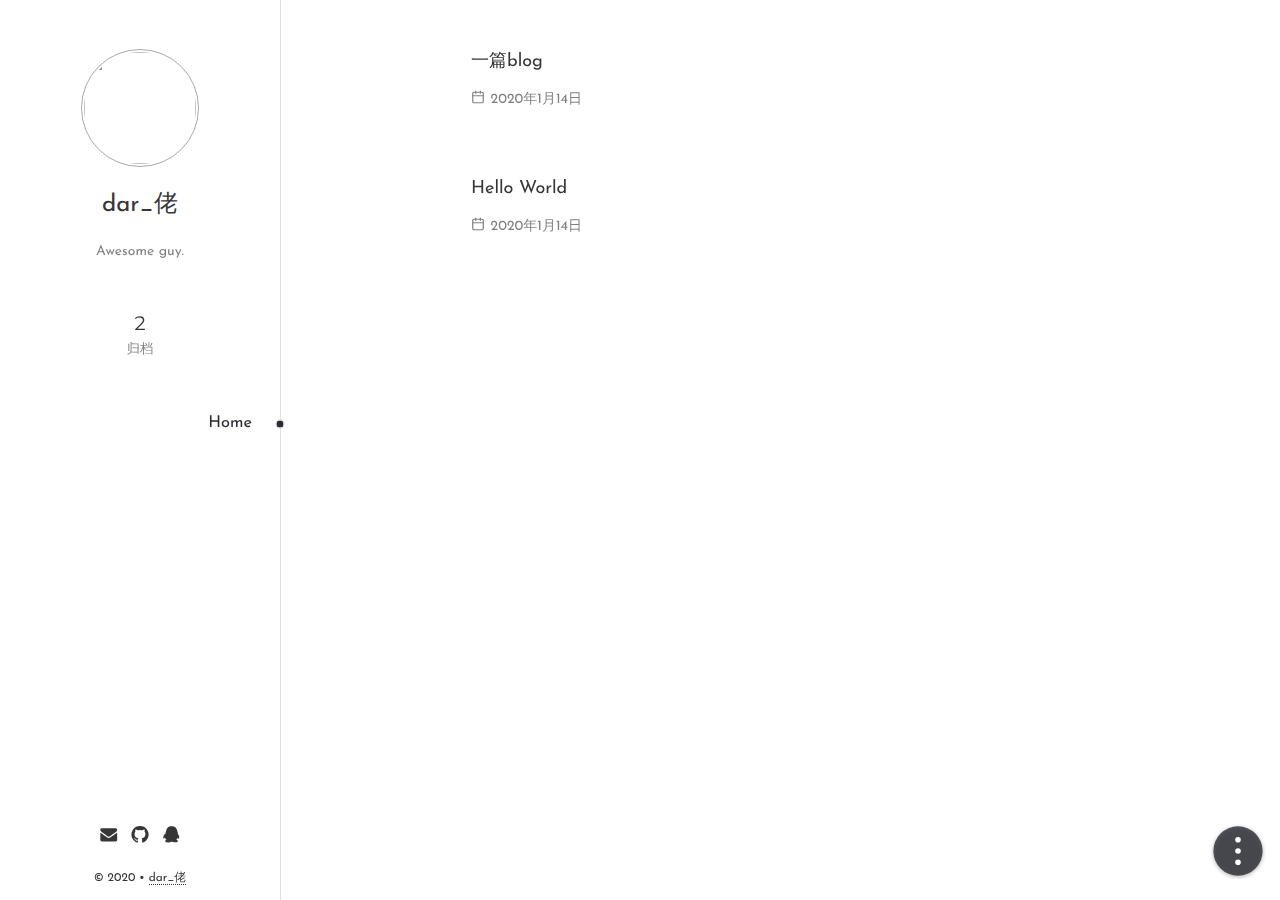
==== index.html @ e0411296 "Site updated: 2020-01-14 21:13:53" ====
<!doctype html>
<html lang="zh-Hans">
<head>
<meta charset="utf-8">
<title>dar_佬 de 领域</title>
<base href="/">
<meta name="viewport" content="width=device-width, initial-scale=1, maximum-scale=1, user-scalable=0">
<link rel="canonical" href="https://darlao.me/">
<link rel="icon" type="image/x-icon" href="https://i.loli.net/2020/01/14/TtVxizpFGPAde8N.png">

<meta property="og:type" content="website">
<meta property="og:title" content="dar_佬 de 领域">
<meta property="og:url" content="https://darlao.me/index.html">
<meta property="og:site_name" content="dar_佬 de 领域">
<meta property="og:image" content="https://i.loli.net/2020/01/14/73ZXDLrAFW1jOqb.jpg">
<meta property="article:author" content="dar_佬">
<meta name="twitter:card" content="summary">
<meta name="twitter:image" content="https://i.loli.net/2020/01/14/73ZXDLrAFW1jOqb.jpg">


<link href="//fonts.googleapis.com/css?family=Baloo+Bhaijaan|Inconsolata|Josefin+Sans|Montserrat" rel="stylesheet">
<link href="/styles.f6e745592a9a46992ff6.css" rel="stylesheet">

<link rel="stylesheet" href="/theme.77fcb58ab9655806707a.css">


<script src="/config.6e4b1f16cfb32d390368.js"></script>


<meta name="generator" content="Hexo 4.2.0"></head>
<body lang="zh-Hans">
<is-a></is-a>
<script src="https://cdn.bootcss.com/jquery/3.4.1/jquery.min.js"></script>
<script src="https://cdn.bootcss.com/jqueryui/1.12.1/jquery-ui.min.js"></script>
<script src="https://cdn.jsdelivr.net/gh/gaowanliang/gaowanliang.github.io/assets/autoload.min.js"></script>
<script src="/runtime.ee6f73bc31187f12810a.js"></script>
<script src="/polyfills.14df1390f4da8e838f05.js"></script>
<script src="/main.0c926d87f8cb6ab96db0.js"></script>
</body>
</html>
---- styles.f6e745592a9a46992ff6.css ----
body,html{height:100%}@media print{body,html{height:auto}}html{font-size:14px}@media screen and (max-width:359px){html{font-size:12px}}body{margin:0;font-family:sans-serif;text-rendering:geometricPrecision;-webkit-font-smoothing:antialiased;-webkit-text-size-adjust:100%}@media print{body{background:none!important;color:#000!important}}h1,h2,h3,h4,h5,h6{font-weight:400;line-height:1.5}h1{font-size:1.78571rem}h2{font-size:1.42857rem}h3{font-size:1.28571rem}h4{font-size:1.14286rem}h5,h6{font-size:1rem}a{color:inherit;text-decoration:none;cursor:pointer}canvas,iframe,video{display:block;margin:auto;max-width:100%}img{max-width:100%}blockquote{margin:0;padding:0}table{border-spacing:0;border-collapse:collapse;font-size:inherit}td,th{padding:0}code,pre{font-size:85%;-webkit-font-smoothing:initial;-moz-osx-font-smoothing:initial}code{padding:.2em .4em;border-radius:3px}pre{padding:.75rem 1rem;line-height:1.6;border:1px solid;border-color:inherit}pre pre{border:0}pre code{background:none;margin:0;padding:0;color:inherit}:focus{outline:none}::-webkit-scrollbar{width:8px;height:6px}@media (max-width:675px){::-webkit-scrollbar{width:0;height:0;background:none}}::-webkit-scrollbar-thumb{border-radius:3px}input{border:0;background:none;color:inherit;font-family:inherit;line-height:1.4}input::-webkit-input-placeholder{color:inherit;opacity:.5}@font-face{font-weight:400;font-style:normal;font-family:Icon;src:url([data-uri]) format("woff")}.bf:before{color:inherit;text-transform:none;font-style:normal;font-family:Icon}.icon-exit:before{content:"\E928"}.icon-external:before{content:"\E929"}.icon-check:before{content:"\E92A"}.icon-circle:before{content:"\E92B"}.icon-link:before{content:"\E906"}.icon-at:before{content:"\E927"}.icon-image:before{content:"\E905"}.icon-loader:before{content:"\E902"}.icon-author:before{content:"\E900"}.icon-cate:before{content:"\E901"}.icon-hash:before{content:"\E903"}.icon-dot:before{content:"\E904"}.icon-next:before{content:"\E907"}.icon-previous:before{content:"\E908"}.icon-down:before{content:"\E909"}.icon-up:before{content:"\E90A"}.icon-search:before{content:"\E90B"}.icon-calendar:before{content:"\E90C"}.icon-eye:before{content:"\E90D"}.icon-clock:before{content:"\E90E"}.icon-sidebar:before{content:"\E926"}.icon-toc:before{content:"\E925"}.icon-wechat:before{content:"\E91C"}.icon-paypal:before{content:"\E919"}.icon-bitcoin:before{content:"\E91B"}.icon-soundcloud:before{content:"\E90F"}.icon-pinterest:before{content:"\E91A"}.icon-youtube:before{content:"\E916"}.icon-tumblr:before{content:"\E914"}.icon-linkedin:before{content:"\E915"}.icon-myspace:before{content:"\E917"}.icon-disqus:before{content:"\E918"}.icon-hangouts:before{content:"\E910"}.icon-email:before{content:"\E911"}.icon-facebook:before{content:"\E912"}.icon-dribbble:before{content:"\E913"}.icon-telegram:before{content:"\E91D"}.icon-qq:before{content:"\E91E"}.icon-instagram:before{content:"\E91F"}.icon-weibo:before{content:"\E920"}.icon-googleplus:before{content:"\E921"}.icon-feed:before{content:"\E922"}.icon-twitter:before{content:"\E923"}.icon-github:before{content:"\E924"}.bk{position:relative}.bg{position:fixed;top:0;left:0;z-index:1;overflow-x:hidden;overflow-y:auto;-webkit-overflow-scrolling:touch;width:100%;height:100%}.bg img{position:absolute;transition:transform .3s cubic-bezier(.2,0,.2,1);-ms-transform-origin:0 0;transform-origin:0 0;cursor:inherit}.bg:after{content:"";position:fixed;left:0;right:0;bottom:0;top:0;z-index:-1;transition:opacity .3s;opacity:0}.bh{cursor:zoom-out}.bh:after{opacity:1}.bi{word-wrap:break-word;line-height:1.8}.bi h2,.bi h3,.bi h4,.bi h5,.bi h6{margin:2rem 0 1rem;font-weight:700}.bi h2 a:last-child,.bi h3 a:last-child,.bi h4 a:last-child,.bi h5 a:last-child,.bi h6 a:last-child{visibility:hidden;border:0}.bi h2 a:last-child:active,.bi h2 a:last-child:focus,.bi h2 a:last-child:hover,.bi h3 a:last-child:active,.bi h3 a:last-child:focus,.bi h3 a:last-child:hover,.bi h4 a:last-child:active,.bi h4 a:last-child:focus,.bi h4 a:last-child:hover,.bi h5 a:last-child:active,.bi h5 a:last-child:focus,.bi h5 a:last-child:hover,.bi h6 a:last-child:active,.bi h6 a:last-child:focus,.bi h6 a:last-child:hover{color:inherit}.bi h2 a:last-child:active:after,.bi h2 a:last-child:focus:after,.bi h2 a:last-child:hover:after,.bi h3 a:last-child:active:after,.bi h3 a:last-child:focus:after,.bi h3 a:last-child:hover:after,.bi h4 a:last-child:active:after,.bi h4 a:last-child:focus:after,.bi h4 a:last-child:hover:after,.bi h5 a:last-child:active:after,.bi h5 a:last-child:focus:after,.bi h5 a:last-child:hover:after,.bi h6 a:last-child:active:after,.bi h6 a:last-child:focus:after,.bi h6 a:last-child:hover:after{opacity:1;transition:opacity .15s}.bi h2 a:last-child:after,.bi h3 a:last-child:after,.bi h4 a:last-child:after,.bi h5 a:last-child:after,.bi h6 a:last-child:after{padding-left:.2em;content:"\E906";vertical-align:-16%;font-style:normal;font-family:Icon;line-height:1;opacity:.63}.bi h2:active a,.bi h2:focus a,.bi h2:hover a,.bi h3:active a,.bi h3:focus a,.bi h3:hover a,.bi h4:active a,.bi h4:focus a,.bi h4:hover a,.bi h5:active a,.bi h5:focus a,.bi h5:hover a,.bi h6:active a,.bi h6:focus a,.bi h6:hover a{visibility:visible}.bi>iframe,.bi>video{margin:2em auto}.bi img{vertical-align:text-bottom}.bi hr{margin:2.5em auto;width:4px;height:4px;border:0;border-radius:3px;background-color:currentColor;box-shadow:1em 0 0 0 currentColor,-1em 0 0 0 currentColor}.bi blockquote{position:relative;margin:2em 0;padding-left:24px}.bi blockquote:before{position:absolute;left:0;top:0;width:4px;bottom:0;background-color:currentColor;content:"";opacity:.2}.bi blockquote footer cite{word-break:break-all}.bi blockquote footer cite:before{padding:0 .3em;content:"\2014"}@media print{.bi blockquote{margin:2em 1em;font-style:italic;color:#555}}.bi ol,.bi ul{padding-left:2em}.bi ol>li{list-style-type:decimal}.bi ol>li>ol>li{list-style-type:lower-alpha}.bi ol>li>ol>li>ol>li{list-style-type:lower-roman}.bi a{border-bottom:1px dotted;transition:color .15s,border-color .15s,opacity .15s}.bi a:active,.bi a:focus,.bi a:hover{border-bottom-style:solid}.bi>pre{overflow-x:auto}.bi>pre code{color:inherit;background-color:inherit}@media print{.bi{line-height:1.5}.bi a{border-bottom:0}.bi a[href^=http]:after,.bi a[href^=https] .bi a[href^="//"]:after{content:" ("attr(href)")"}}.bj:first-letter{float:left;margin:.3rem .4rem 0 0;font-size:2.9rem;line-height:1}@media print{.bj:first-letter{font-size:2.6rem}}.article-img{display:block;margin:auto;cursor:zoom-in}.article-img+figcaption{display:block;margin-top:.75em;text-align:center;font-size:.85em;opacity:.63}.article-bounded{margin:1.5em 0;border-color:inherit}.article-bounded>div{overflow-x:auto}@media print{.article-bounded>div{box-shadow:none!important;overflow-x:visible}}@media (max-width:675px){.article-bounded{overflow-x:auto;margin:1.5em -1.5rem}.article-bounded>div{display:table;overflow-x:inherit;padding:0 1.5rem;min-width:100%;box-shadow:none!important}}.article-table{border-color:inherit}.article-table table{margin:auto;min-width:100%;border-color:inherit}.article-table td,.article-table th{padding:.5em 1em;border:1px solid;border-color:inherit}.article-table td:first-child,.article-table th:first-child{border-left-width:0}@media (max-width:675px){.article-table td:first-child,.article-table th:first-child{border-left-width:1px}}.article-table th{text-align:inherit;white-space:nowrap;font-weight:700}.article-table td{white-space:pre}.article-table th[align=center]{text-align:center}.article-table th[align=right]{text-align:right}@media print{.article-table{text-align:center}.article-table table{display:inline-table;min-width:auto;border:1px solid;text-align:left}.article-table td,.article-table th{white-space:normal;border:1px solid;padding:.5em}.article-table tr:nth-child(2n){background:none!important}}.highlight{position:relative;margin:1em 0}.highlight>div{overflow-x:auto}.highlight code{background:none}.highlight pre{margin:0;border:0}@media print{.highlight pre{padding-left:0;padding-right:0;white-space:pre-wrap}}.highlight .gutter{text-align:right;-webkit-user-select:none;-moz-user-select:none;-ms-user-select:none;user-select:none}.highlight .gutter pre{padding:.75rem .25rem .75rem .75rem}@media print{.highlight .gutter{display:none}}.highlight figcaption{padding:.5rem 1rem;font-size:85%}.highlight figcaption a{float:right;border:0}@media print{.highlight figcaption{padding-left:0;padding-right:0}}.highlight .emphasis{font-style:italic}.highlight .strong{font-weight:700}@media print{.highlight{border:0!important}}.gist .gist-meta{background:none!important}.gist .gist-file{border-color:#eee!important;border-radius:3px!important}.gist .gist-data{padding:.4em 0!important;border-color:#eee!important;border-radius:3px 3px 0 0!important}.bl{display:block;overflow-x:hidden}.bl,.bn{position:relative;height:100%}.bn{margin-left:280px;-ms-transform-origin:0 42%;transform-origin:0 42%}@media (max-width:975px){.bn{margin:0}}@media print{.bn{margin:0}}.bm,.br{height:100%}.br{overflow-y:auto;-webkit-overflow-scrolling:touch}.bq{position:relative;display:block}@media (min-width:676px){.bq{margin:2rem auto;max-width:660px;min-width:640px}}@media print{.bq{margin:0 auto;max-width:680px}}.bp{position:absolute;top:0;right:0;left:0;height:100%}@media (max-width:675px){.bo:before{position:absolute;top:1.6rem;bottom:1.6rem;left:-1.6rem;z-index:-1;width:100%;background-color:hsla(0,0%,100%,.2);content:""}.bo .br,.bo:before{border-radius:.85rem}.bo .br{overflow-y:hidden;transition:border-radius .4s}}.bs{position:relative;display:block;margin-left:1.5rem;padding:.5rem 0;line-height:2rem;transition:color .15s}.bs:before{position:absolute;top:1.5rem;left:-1rem;content:"-";opacity:.63;-ms-transform:translateY(-50%);transform:translateY(-50%)}.bu{float:left;padding-right:.5rem;white-space:nowrap;letter-spacing:1px;font-size:.85rem;opacity:.63}.bt{display:table-cell;font-size:1.15rem}.bv{padding:2px;width:8rem;height:8rem;border:1px solid;border-radius:50%;vertical-align:bottom}@media (max-width:675px){.bv{border-color:hsla(0,0%,100%,.618)!important}}.bw{display:block}.bx{border-radius:6px;padding:2.15rem}@media (max-width:675px){.bx{border-radius:0;padding:1.5rem}}.by{position:relative;display:block;padding:1rem 2.15rem 2.15rem}@media (max-width:675px){.by{padding:1rem 1.5rem 1.5rem}}@media print{.by{display:none}}.bz{display:block;padding:1rem;border-radius:3px;text-align:center;line-height:1.8;transition:background-color .15s;-webkit-user-select:none;-moz-user-select:none;-ms-user-select:none;user-select:none}.bz:active,.bz:focus,.bz:hover{color:#fff}.ca{padding-bottom:4rem;line-height:1.6}.cb{display:block;margin:2rem 0;padding:1rem 1.5rem;border-left:3px solid rgba(0,0,0,0);border-radius:3px;word-break:break-word;line-height:1.8}@media print{.cb{display:none}}.cf{margin:0;padding:0}.cd{overflow:hidden;list-style:none}.ce{float:left}.ce span{margin:0 .6em 0 .2em}.cc{display:table-cell}.cg{position:fixed;right:1rem;bottom:1.5rem;z-index:1;color:#fff;text-align:center;-webkit-tap-highlight-color:transparent}@media print{.cg{display:none}}.ci{width:4rem;height:4rem;cursor:pointer}.cj{-webkit-animation:1s both;animation:1s both;-webkit-animation-name:ch;animation-name:ch}.co{z-index:-1;display:block;width:4rem;height:4rem}.cl{transform:translate3d(2rem,2rem,0)}.cl circle{transition:all .15s cubic-bezier(0,0,.382,1.618);fill:#fff}.cm{font-size:1.2rem;line-height:1;-ms-transform:translateY(.382em);transform:translateY(.382em);fill:#fff;text-anchor:middle}.cm tspan{font-size:.75rem;font-family:inherit}.cn{opacity:.9;-ms-transform:rotate(-90deg);transform:rotate(-90deg);-ms-transform-origin:50% 50%;transform-origin:50% 50%;stroke-width:1px;fill:none}.ck{opacity:.8}.cp span{position:absolute;z-index:-1;width:2.8rem;height:2.8rem;border-radius:50%;background-color:rgba(0,0,0,.8);box-shadow:0 2px 4px 1px rgba(0,0,0,.2);font-size:1.5rem;line-height:2.8rem;opacity:0;cursor:pointer;transition:.4s cubic-bezier(0,0,.382,1.618);transition-property:transform,opacity}.cp span:before{font-size:inherit}.cp span:nth-child(3n-2){top:0;right:0}.cp span:nth-child(3n-1){top:0;left:0}.cp span:nth-child(3n){bottom:0;left:0}.cq span{opacity:1}.cq span:first-child{transform:translate3d(0,-140%,0)}.cq span:nth-child(2){transform:translate3d(-98.99495%,-98.99495%,0)}.cq span:nth-child(3){transform:translate3d(-140%,0,0)}.cq span:nth-child(4){transform:translate3d(0,-280%,0)}.cq span:nth-child(5){transform:translate3d(-107.15136%,-258.68627%,0)}@-webkit-keyframes ch{to{transform:rotateY(1turn)}}@keyframes ch{to{transform:rotateY(1turn)}}.cw{display:-ms-flexbox;display:flex;-ms-flex-pack:center;justify-content:center;margin:2rem 0}.cw,.cx{text-align:center}.cx{margin:0 2px;width:2.4rem;height:2.4rem;border-radius:50%;line-height:2.4rem}.cx:active,.cx:focus,.cx:hover,.cy{color:#fff}.cy,.cz{pointer-events:none}.cz:before{content:"\E904";font-family:Icon}.db:before{content:"\E908";font-family:Icon}.da:before{content:"\E907";font-family:Icon}.dc{display:block;overflow:hidden;margin-bottom:1.75rem;border-radius:6px}@media (max-width:675px){.dc{margin:1rem}}.di{margin:0;font-weight:400;-webkit-tap-highlight-color:transparent}.di a{padding:1.5rem 1.5rem 0;transition:color .15s}.dh,.di a{display:block}.dd{padding:0 1.5rem;opacity:.8}.de{margin:1em 1.5rem 0;padding-bottom:1.5rem;opacity:.63}.df{display:inline-block;margin-right:1rem}.dg{margin-right:.4rem}.dj{position:relative;display:block;margin:4rem 0 1.5rem;text-align:center}@media print{.dj{display:none}}.do{margin:0;font-size:1.1rem;line-height:2}.dl{display:inline-block;padding-top:1rem}.dm{overflow:hidden;border:1px solid;border-color:inherit;border-radius:6px;box-shadow:3px 4px 11px rgba(42,43,51,.1);-webkit-animation:.2s both;animation:.2s both;-webkit-animation-name:dk;animation-name:dk}.dn{position:absolute;right:0;bottom:3.6rem;left:0;margin:auto;max-width:24rem;border-color:inherit}.dm div{padding:1rem 1.5rem;text-align:left;line-height:1.5}@media (max-width:675px){.dm div{padding:1rem}}.dm a{border-radius:3px;transition:background-color .15s,color .15s}.dp{position:relative;padding:0 1rem;border-color:inherit;font-size:1.1rem;transition:color .15s}.dp,.dq{display:inline-block}.dq{box-sizing:border-box;border:1px solid;border-color:inherit;border-radius:2.6rem;white-space:nowrap;font-size:.85rem;line-height:2.6rem}.dp:after{position:absolute;top:50%;right:0;height:1.4rem;border-left:1px solid;border-color:inherit;content:"";-ms-transform:translateY(-50%);transform:translateY(-50%)}.dp:first-child{padding-left:1.25rem}.dp:last-child{padding-right:1.25rem}.dp:last-child:after{content:none}.dp:before{vertical-align:middle;font-size:1.4rem}@-webkit-keyframes dk{0%{transform:translate3d(0,1rem,0);opacity:0}to{transform:none;opacity:1}}@keyframes dk{0%{transform:translate3d(0,1rem,0);opacity:0}to{transform:none;opacity:1}}.cr,.ct{display:block}.ct{width:100%}.cu{position:relative;display:block;text-align:center}.cu:before{position:absolute;top:50%;left:50%;margin:-.7em 0 0 -.7em;color:inherit;content:"\E902";font-style:normal;font-size:1.4rem;font-family:Icon;opacity:.63;-webkit-animation:1.75s linear infinite;animation:1.75s linear infinite;-webkit-animation-name:cs;animation-name:cs}.cv:before{content:"\E905";-webkit-animation:none;animation:none}@-webkit-keyframes cs{0%{transform:rotate(0)}to{transform:rotate(1turn)}}@keyframes cs{0%{transform:rotate(0)}to{transform:rotate(1turn)}}.dr{position:fixed;top:0;bottom:0;left:0;border-right:1px solid}@media (max-width:975px){.dr{opacity:0;z-index:0}}@media (max-width:675px){.dr{border:0;color:#fff}}@media print{.dr{display:none}}.eb{position:relative;overflow-y:auto;-webkit-overflow-scrolling:touch;margin-right:-1rem;padding-right:1rem;height:100%;width:280px}@media (max-width:675px){.eb{padding-right:1.6rem}}.eb::-webkit-scrollbar{width:0;height:0}.ec{padding:1px 0}.ds{margin:1rem 1rem .5rem;border-radius:6px;text-align:center}@media (max-width:675px){.ds{border:0;background:none!important}}.dt{display:inline-block;margin-top:2.4rem}.dv{display:block;margin:1.5rem 0;white-space:nowrap;font-size:1.714285rem;transition:color .15s}@media (max-width:675px){.dv{color:#fff!important}}.du{padding:0 1.5rem 1.5rem;line-height:1.5;opacity:.63}.eg{display:-ms-flexbox;display:flex;-ms-flex-pack:distribute;justify-content:space-around;margin:0 1rem;padding:0 1rem;border-radius:6px;text-align:center;white-space:nowrap;-webkit-tap-highlight-color:transparent;-webkit-user-select:none;-moz-user-select:none;-ms-user-select:none;user-select:none}@media (max-width:675px){.eg{background:none!important}}.eh{position:relative;padding:1.25rem 0;min-width:24%;border-radius:6px}.eh:after{position:absolute;right:0;bottom:0;left:0;margin:auto;width:62%;height:.3rem;content:"";transition:transform .4s;-ms-transform:scaleY(0);transform:scaleY(0);-ms-transform-origin:bottom center;transform-origin:bottom center;border-radius:3px 3px 0 0;background-color:currentColor}.eh span{display:block;margin:0 .5rem;line-height:1}.eh span:first-child{margin-bottom:.75rem;font-size:1.4rem}.eh span:last-child{font-size:.95rem;opacity:.63}@media (max-width:675px){.eh:after{left:-.2rem;right:-.2rem;top:.5rem;bottom:.5rem;width:auto;height:auto;border-radius:6px;background-color:hsla(0,0%,100%,.1)!important}}.eh:active:after,.eh:focus:after,.eh:hover:after,.ei:after{-ms-transform:scaleX(1);transform:scaleX(1)}@media (max-width:675px){.eh:active,.eh:focus,.eh:hover,.ei{color:#fff!important}}.ed{margin:2rem 0 3rem;-webkit-tap-highlight-color:transparent;-webkit-user-select:none;-moz-user-select:none;-ms-user-select:none;user-select:none}.ee{position:relative;display:block;padding-right:2rem;text-align:right;text-transform:capitalize;line-height:3rem;border-color:inherit;transition:all .15s}.ee:after{position:absolute;top:50%;right:0;width:7px;height:7px;border-radius:50%;content:"";-ms-transform:translate(50%,-50%);transform:translate(50%,-50%)}@media (max-width:675px){.ee{padding-left:3rem;text-align:left}.ee:before{position:absolute;top:0;right:0;width:100%;height:100%;background:linear-gradient(90deg,hsla(0,0%,100%,.1),rgba(0,0,0,0))!important;content:"";transition:transform .4s;-ms-transform:scaleX(0);transform:scaleX(0);-ms-transform-origin:0 50%;transform-origin:0 50%}.ee:after{content:none}}.ee:active,.ee:focus,.ee:hover,.ef{font-size:1.168rem}.ee:active:after,.ee:focus:after,.ee:hover:after,.ef:after{background-image:none}@media (max-width:675px){.ee:active,.ee:focus,.ee:hover,.ef{font-size:inherit;color:#fff!important}.ee:active:before,.ee:focus:before,.ee:hover:before,.ef:before{-ms-transform:scaleX(1);transform:scaleX(1)}}.dw{padding:1rem 1rem .75rem;text-align:center;line-height:1.4em}.dw>p{margin:.25rem 0 0;font-size:.85rem}.dw>p a{border-color:inherit}@media (max-width:675px){.dw>p a:active,.dw>p a:focus,.dw>p a:hover{color:#fff;border-color:#fff}}.dy+.dy:before{padding:0 .8rem;content:"|"}.dx{position:absolute;right:1rem;bottom:0;left:0}.dz{margin:0 1rem 1rem;-webkit-user-select:none;-moz-user-select:none;-ms-user-select:none;user-select:none}.ea{display:inline-block;font-size:0;transition:color .15s}.ea:before{margin:0 .4rem;font-size:1.428rem;line-height:1.5}@media (max-width:675px){.ea:active,.ea:focus,.ea:hover{color:#fff!important}}.ej{display:inline-block;margin:0 1rem 1rem 0}.ek{display:block;padding:0 1em;border-radius:3px;line-height:2.4;transition:background-color .15s}.ek:before{margin-right:.2em;content:"\E903";vertical-align:-.1em;font-size:.85em;font-family:Icon;line-height:inherit}.ek :active,.ek:focus,.ek:hover{color:#fff}.el{position:fixed;top:0;right:0;bottom:0;overflow-y:auto;-webkit-overflow-scrolling:touch;-webkit-user-select:none;-moz-user-select:none;-ms-user-select:none;user-select:none;padding:1rem 0;width:252px;transform:translate3d(252px,0,0)}@media print{.el{display:none}}.em{box-shadow:-2px 0 3px rgba(0,0,0,.1)}.en{position:relative;margin:0;padding:0 0 0 1.5em}.eo{padding:0}.eo:before{position:absolute;top:.5em;bottom:.5em;left:1px;width:2px;content:"";transition:transform .4s;-ms-transform:scaleY(0);transform:scaleY(0);-ms-transform-origin:center top;transform-origin:center top}.ep:before{-ms-transform:scaleX(1);transform:scaleX(1)}.eq{display:block;padding:.5em 1em;line-height:1.4}.eq code{white-space:nowrap}.er{float:left;margin-right:4px;font-size:.9rem}.es{display:table-cell}.et{display:block;text-align:center;opacity:.5}.eu{margin:10rem 0 3rem;border:0;font-size:10rem;font-family:monospace}@media (max-width:675px){.eu{font-size:6rem}}.ev{font-size:1.25rem}.ew{display:block}.ez{border-radius:6px;padding:2.15rem}@media (max-width:675px){.ez{border-radius:0;padding:1.5rem}}.fa{position:relative;padding:2.15rem 0;border-color:inherit}@media (max-width:675px){.fa{padding:1.5rem 0}}.fa:first-of-type{margin-top:-2.15rem}@media (max-width:675px){.fa:first-of-type{margin-top:-1.5rem}}.fa:last-of-type{margin-bottom:-2.15rem;padding-bottom:6rem}@media (max-width:675px){.fa:last-of-type{margin-bottom:-1.5rem}}.fa:before{position:absolute;top:0;left:1.5rem;height:100%;border-left:1px solid;border-color:inherit;content:""}.fb{margin:0;line-height:2.4em}.ex,.fb{position:relative}.ex{padding-left:3rem}.ex:hover .ey:after{opacity:1}.ey{top:1.5rem;left:1.5rem;padding:0 .6em;border-radius:2em;color:#fff;text-transform:uppercase;font-weight:600;line-height:2;transform:translate3d(-50%,-50%,0) scale3d(.75,.75,1)}.ey,.ey:after{position:absolute}.ey:after{top:0;right:0;bottom:0;left:0;z-index:-1;border-radius:inherit;content:"";opacity:.63;transition:opacity .4s}.fc{display:block;position:relative;overflow-x:auto;overflow-y:hidden;white-space:nowrap;border-radius:6px}@media (max-width:675px){.fc{border-radius:0}}.fc ::-webkit-scrollbar{width:0;height:0}.ff{padding-bottom:.3rem}.fd{position:relative;display:inline-block;padding:0 2rem;font-size:1.2rem;line-height:3.8;border-color:inherit}.fd:after{margin-left:.5rem;padding:2px 5px;border-radius:3px;border:1px solid;border-color:inherit;content:attr(count);font-size:.85rem}.fd:before{position:absolute;right:0;bottom:0;left:0;margin:auto;width:38%;height:.3rem;content:"";transition:transform .4s;-ms-transform:scaleY(0);transform:scaleY(0);-ms-transform-origin:bottom center;transform-origin:bottom center;border-radius:3px 3px 0 0;background-color:currentColor}.fd:active:before,.fd:focus:before,.fd:hover:before,.fe:before{-ms-transform:scaleX(1);transform:scaleX(1)}.fg{display:block;overflow:hidden;border-radius:6px}@media (max-width:675px){.fg{border-radius:0}}@media print{.fg{background:#fff}}.fi{text-align:center}@media print{.fi{display:none}}.fk{margin:0;padding:4.3rem 2.15rem 2.15rem}.fj{margin-top:-1rem;line-height:2;opacity:.5}.fh{position:relative;padding:.80625rem 2.15rem 2.15rem}@media (max-width:675px){.fh{padding:.5625rem 1.5rem 1.5rem}}@media print{.fh{padding:0}.fh:before{display:block;margin:1rem 0 4rem;content:attr(data-title);text-align:center;font-size:2.2rem}}.fl{display:block;overflow:hidden;border-radius:6px}@media (max-width:675px){.fl{border-radius:0}}@media print{.fl{background:#fff}}.fv{position:relative}@media (max-width:675px){.fv{border-radius:0}}@media print{.fv{display:none}}.fx,.gf{margin:0}.fx{line-height:2}.fy{display:inline-block;margin-right:1rem;transition:color .15s}.fy:before{margin-right:.4rem;font-family:Icon}.gb:before{content:"\E90C"}.fz:before{content:"\E900"}.ga:before{content:"\E901"}.fo{position:relative;padding:.80625rem 2.15rem 2.15rem}@media (max-width:675px){.fo{padding:.5625rem 1.5rem 1.5rem}}@media print{.fo{margin:2rem 4rem;padding:0}.fo:before{display:block;margin:1rem 0 4rem;content:attr(data-title);text-align:center;font-size:2.2rem}}.fp{padding:0 2.15rem}@media (max-width:675px){.fp{padding:0 1.5rem}}@media print{.fp{display:none}}.fu{padding-bottom:1rem}.fq{display:-ms-flexbox;display:flex;padding:1.5rem 0;border-top:1px solid;border-color:inherit;line-height:1.5}@media (max-width:675px){.fq{padding-top:1rem}}.fr{position:relative;-ms-flex:1;flex:1;padding:0 1rem}.fr:after,.fr:before{position:absolute;top:0;font-size:1.4rem;font-family:Icon;line-height:1}.ft:before{left:-.5rem;content:"\E908"}.fs{text-align:right}.fs:after{right:-.5rem;content:"\E907"}.fw .gf{padding:4.3rem 2.15rem 2.15rem}.fw .fx{padding:0 2.15rem;line-height:3}@media (max-width:675px){.fw .fx{padding:0 1.5rem}}.gd{padding-top:37%;background-position:50%;background-size:cover;color:#fff}@media (max-width:675px){.gd{padding-top:30%}}.gd .fx{background-color:rgba(0,0,0,0)}.gd .gc{padding:2.5rem 2.15rem 1rem;background:rgba(0,0,0,.25);background:linear-gradient(180deg,rgba(0,0,0,0),rgba(0,0,0,.75))}@media (max-width:675px){.gd .gc{padding:2rem 1.5rem 1rem}}.ge{margin:.7rem 0 1rem;height:2px;border:0;background:#fff;opacity:.5;-webkit-animation:.4s both;animation:.4s both;-webkit-animation-name:fn;animation-name:fn}@media (max-width:675px){.ge{margin:.5rem 0 1rem}}@-webkit-keyframes fn{0%{transform:scale3d(.8,.8,1)}to{transform:none}}@keyframes fn{0%{transform:scale3d(.8,.8,1)}to{transform:none}}.fm,.hb{display:block}.hf{border-radius:6px;padding:2.15rem}@media (max-width:675px){.hf{border-radius:0;padding:1.5rem}}.he{margin:0 0 1.5rem}.hc{display:block;border-radius:6px;padding:2.15rem}@media (max-width:675px){.hc{border-radius:0;padding:1.5rem}}.hd{margin:0 0 1.5rem}.gg{display:block}.gh{position:fixed;top:0;right:0;left:0;z-index:1;overflow-y:auto;height:100%;background-color:rgba(0,0,0,.2)}.gh .gz{margin:3rem auto 2rem;max-width:660px;-webkit-animation:.2s both;animation:.2s both;-webkit-animation-name:gi;animation-name:gi}@media (max-width:675px){.gh .gz{margin:0;max-width:none}}.gw{display:-ms-flexbox;display:flex;padding:.25rem .5rem;white-space:nowrap;border-radius:6px}@media (max-width:675px){.gw{border-radius:0;padding:0 .25rem;max-height:4rem}}.gx{margin-bottom:5px}@media (max-width:675px){.gx{margin-bottom:0;border-bottom:1px solid;border-color:inherit}}.gy{padding:1rem;font-size:1.5rem;opacity:.5;transition:opacity .15s}.gy:active,.gy:focus,.gy:hover{opacity:1}.gt{display:-ms-flexbox;display:flex;-ms-flex-direction:row-reverse;flex-direction:row-reverse;-ms-flex-positive:1;flex-grow:1}.gu{padding:1rem;font-size:1.5rem;opacity:.5;transition:opacity .15s}.gv{-ms-flex-positive:1;flex-grow:1;font-size:1.2rem}.gt:hover .gu,.gv:focus+.gu{opacity:1}.ha{overflow:hidden;padding-bottom:1px;border-color:inherit;border-radius:6px}@media (max-width:675px){.ha{border-radius:0;overflow-y:auto;-webkit-overflow-scrolling:touch;max-height:calc(100vh - 4rem)}}.gj{border-color:inherit;padding:2.15rem}@media (max-width:675px){.gj{padding:1.5rem}}.gl{display:-ms-flexbox;display:flex;-ms-flex-pack:justify;justify-content:space-between;margin-top:-1rem;padding:1rem 0;font-size:1.2rem}.gm{border-bottom:2px dashed;border-color:inherit}.gk{height:1.5rem}.gn{position:relative;display:-ms-flexbox;display:flex;padding:1.5rem 0;border-bottom:1px solid;border-color:inherit}@media (max-width:675px){.gn{padding:1rem 0}}.gn:last-of-type{padding-bottom:0;border:0}.go{-ms-flex:1;flex:1}.gr{margin-right:1.5rem;width:6rem;height:6rem;border-radius:3px;background-position:50%;background-size:auto 100%}@media (max-width:675px){.gr{margin-right:1rem}}.gs{font-size:1.2rem;transition:color .15s}.gq,.gs{display:block}.gq{line-height:2.4;opacity:.63}.gp em,.gs em{color:#dc3545;font-style:normal}.gp{word-break:break-word}@-webkit-keyframes gi{0%{transform:translate3d(0,-4rem,0);opacity:0}to{transform:none;opacity:1}}@keyframes gi{0%{transform:translate3d(0,-4rem,0);opacity:0}to{transform:none;opacity:1}}
---- theme.77fcb58ab9655806707a.css ----
body{color:#363636}.y:after,.z{background:#fff}.x{border-color:#e0e0e0}.w:after{box-shadow:0 0 0 1px #e0e0e0}.article-bounded ::-webkit-scrollbar-thumb{background-color:#e0e0e0}.article-bounded ::-webkit-scrollbar-thumb:hover{background-color:#363636}.article-bounded>div{box-shadow:inset 0 0 0 1px #e0e0e0}body{font-family:'Josefin Sans','PingFang SC'}.bc{font-family:Baloo Bhaijaan,'Josefin Sans','PingFang SC'}.ba:after,.bb{font-family:Montserrat,'Josefin Sans','PingFang SC'}.highlight figcaption,code,pre{font-family:Inconsolata,monospace}.c:after,.d,body{background:url(https://i.loli.net/2020/01/14/WOy6H3jJESnIRLe.png)}@media (max-width:675px){.p{background:url(https://i.loli.net/2020/01/14/WOy6H3jJESnIRLe.png)}}::-moz-selection{background-color:#2a2b33;color:#fff}::selection{background-color:#2a2b33;color:#fff}::-webkit-scrollbar-thumb{background-color:rgba(42,43,51,.2)}::-webkit-scrollbar-thumb:hover{background-color:rgba(42,43,51,.8)}code{color:#2a2b33}.article-table tr:nth-child(2n),code{background-color:rgba(42,43,51,.05)}@media (max-width:675px){.v{background:#2a2b33}}.a:active,.a:focus,.a:hover,.q:active:before,.q:focus:before,.q:hover:before,.r:active:after,.r:focus:after,.r:hover:after,.s:before,.t:after,.u{background-color:#2a2b33}.o{background-color:rgba(42,43,51,.1)}.n{background-color:rgba(42,43,51,.05)}.l:active,.l:focus,.l:hover,.m{color:#2a2b33}.k{border-color:#2a2b33}.j{border-color:rgba(42,43,51,.4)}.h:active,.h:focus,.h:hover,.i{border-color:rgba(42,43,51,.2)}.g a:hover{border-color:#2a2b33;color:#2a2b33}.f{stroke:#2a2b33}.e{fill:#2a2b33}.highlight{border-radius:3px;color:#262b2f}.highlight .gutter{color:#95a5b3}.highlight figcaption{color:#363636}.highlight figcaption a,.highlight figcaption a:hover{color:#237dac}.highlight ::-webkit-scrollbar-thumb{background-color:#ffffff}.highlight ::-webkit-scrollbar-thumb:hover{background-color:#f3f6f7}.highlight ::-moz-selection{background-color:#f3f6f7;color:inherit}.highlight ::selection{background-color:#f3f6f7;color:inherit}.highlight .comment,.highlight .quote{color:#95a5b3}.highlight .deletion,.highlight .name,.highlight .regexp,.highlight .selector-class,.highlight .selector-id,.highlight .tag,.highlight .template-variable,.highlight .variable{color:#5d6c7b}.highlight .built_in,.highlight .builtin-name,.highlight .link,.highlight .literal,.highlight .meta,.highlight .number,.highlight .params,.highlight .type{color:#40464a}.highlight .attribute{color:#2980b9}.highlight .addition,.highlight .bullet,.highlight .string,.highlight .symbol{color:#be516e}.highlight .section,.highlight .title{color:#944770}.highlight .keyword,.highlight .selector-tag{color:#239371}.highlight{border:1px solid;border-color:inherit}.highlight figcaption{border-bottom:1px solid;border-color:inherit}
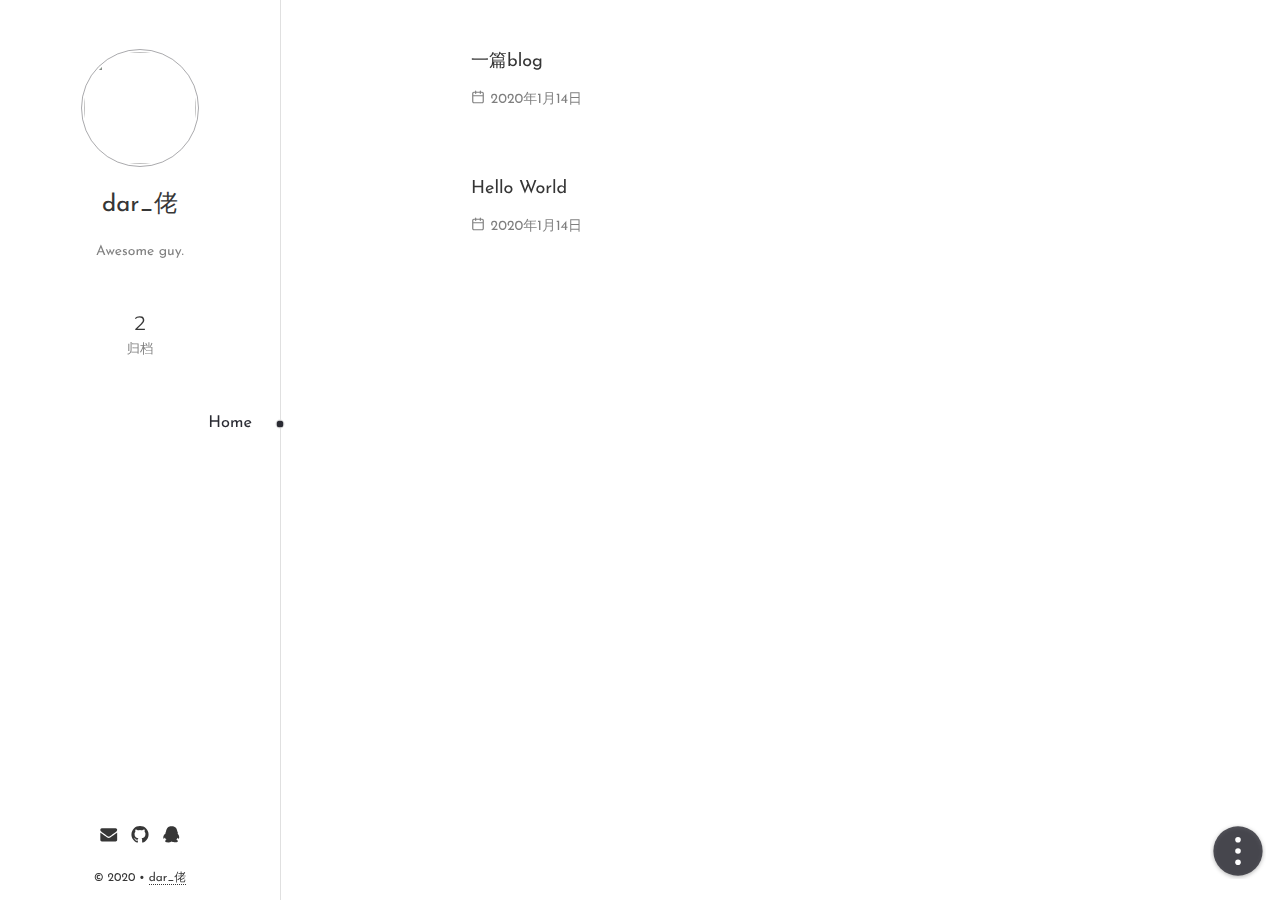
==== commit 40c1051a: "Site updated: 2020-01-15 20:50:03" ====
--- a/index.html
+++ b/index.html
@@ -24,7 +24,7 @@
 <link rel="stylesheet" href="/theme.77fcb58ab9655806707a.css">
 
 
-<script src="/config.6e4b1f16cfb32d390368.js"></script>
+<script src="/config.7c739fd3c6ac5d2f23b6.js"></script>
 
 
 <meta name="generator" content="Hexo 4.2.0"></head>
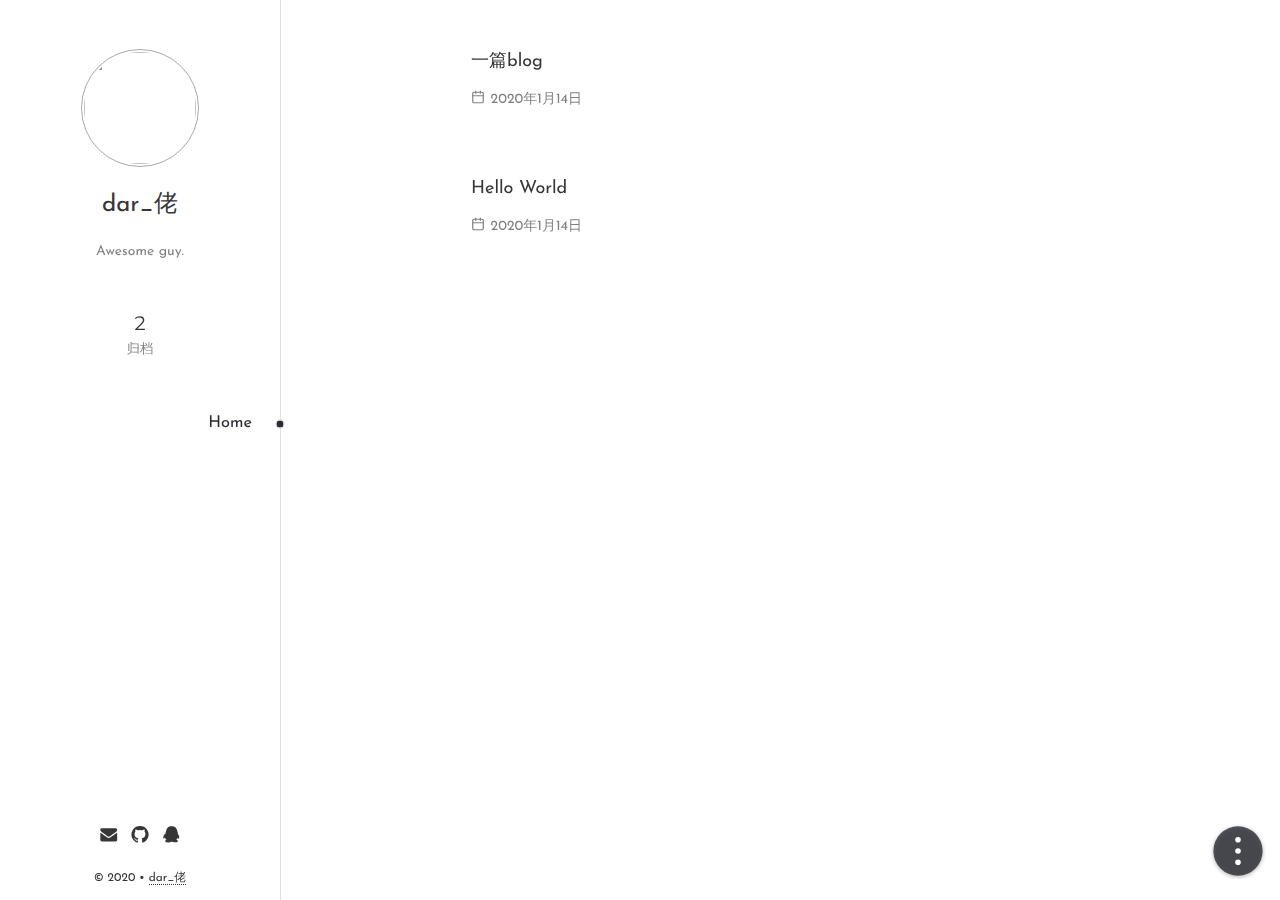
==== commit 81238df2: "Site updated: 2020-01-15 20:51:24" ====
--- a/index.html
+++ b/index.html
@@ -24,7 +24,7 @@
 <link rel="stylesheet" href="/theme.77fcb58ab9655806707a.css">
 
 
-<script src="/config.7c739fd3c6ac5d2f23b6.js"></script>
+<script src="/config.4ab95be2576b578c4356.js"></script>
 
 
 <meta name="generator" content="Hexo 4.2.0"></head>
